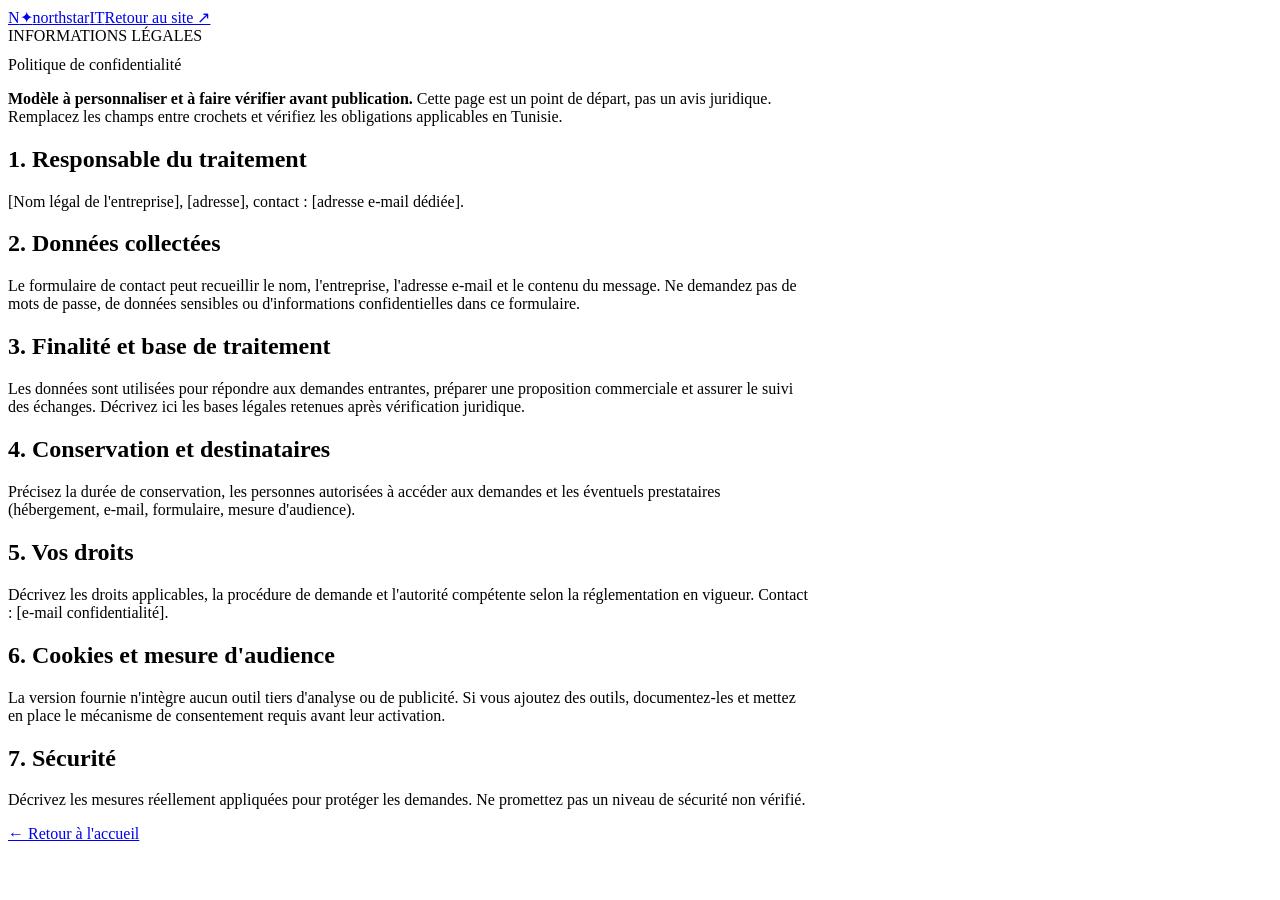
==== privacy.html @ e3d16fe4 "Add files via upload" ====
<!doctype html>
<html lang="fr"><head><meta charset="utf-8"><meta name="viewport" content="width=device-width, initial-scale=1"><title>Politique de confidentialité | Northstar IT</title><link rel="stylesheet" href="assets/css/styles.css"></head><body><header class="site-header"><div class="container nav-wrap"><a class="brand" href="index.html"><span class="brand-mark">N<span>✦</span></span><span class="brand-name">northstar<span>IT</span></span></a><a class="button button-dark button-small" href="index.html">Retour au site ↗</a></div></header><main class="section-pad"><div class="container" style="max-width:800px"><div class="section-kicker">INFORMATIONS LÉGALES</div><h1 style="font:700 42px var(--display);color:var(--navy)">Politique de confidentialité</h1><p><strong>Modèle à personnaliser et à faire vérifier avant publication.</strong> Cette page est un point de départ, pas un avis juridique. Remplacez les champs entre crochets et vérifiez les obligations applicables en Tunisie.</p><h2>1. Responsable du traitement</h2><p>[Nom légal de l'entreprise], [adresse], contact : [adresse e-mail dédiée].</p><h2>2. Données collectées</h2><p>Le formulaire de contact peut recueillir le nom, l'entreprise, l'adresse e-mail et le contenu du message. Ne demandez pas de mots de passe, de données sensibles ou d'informations confidentielles dans ce formulaire.</p><h2>3. Finalité et base de traitement</h2><p>Les données sont utilisées pour répondre aux demandes entrantes, préparer une proposition commerciale et assurer le suivi des échanges. Décrivez ici les bases légales retenues après vérification juridique.</p><h2>4. Conservation et destinataires</h2><p>Précisez la durée de conservation, les personnes autorisées à accéder aux demandes et les éventuels prestataires (hébergement, e-mail, formulaire, mesure d'audience).</p><h2>5. Vos droits</h2><p>Décrivez les droits applicables, la procédure de demande et l'autorité compétente selon la réglementation en vigueur. Contact : [e-mail confidentialité].</p><h2>6. Cookies et mesure d'audience</h2><p>La version fournie n'intègre aucun outil tiers d'analyse ou de publicité. Si vous ajoutez des outils, documentez-les et mettez en place le mécanisme de consentement requis avant leur activation.</p><h2>7. Sécurité</h2><p>Décrivez les mesures réellement appliquées pour protéger les demandes. Ne promettez pas un niveau de sécurité non vérifié.</p><p><a class="text-link" href="index.html">← Retour à l'accueil</a></p></div></main></body></html>
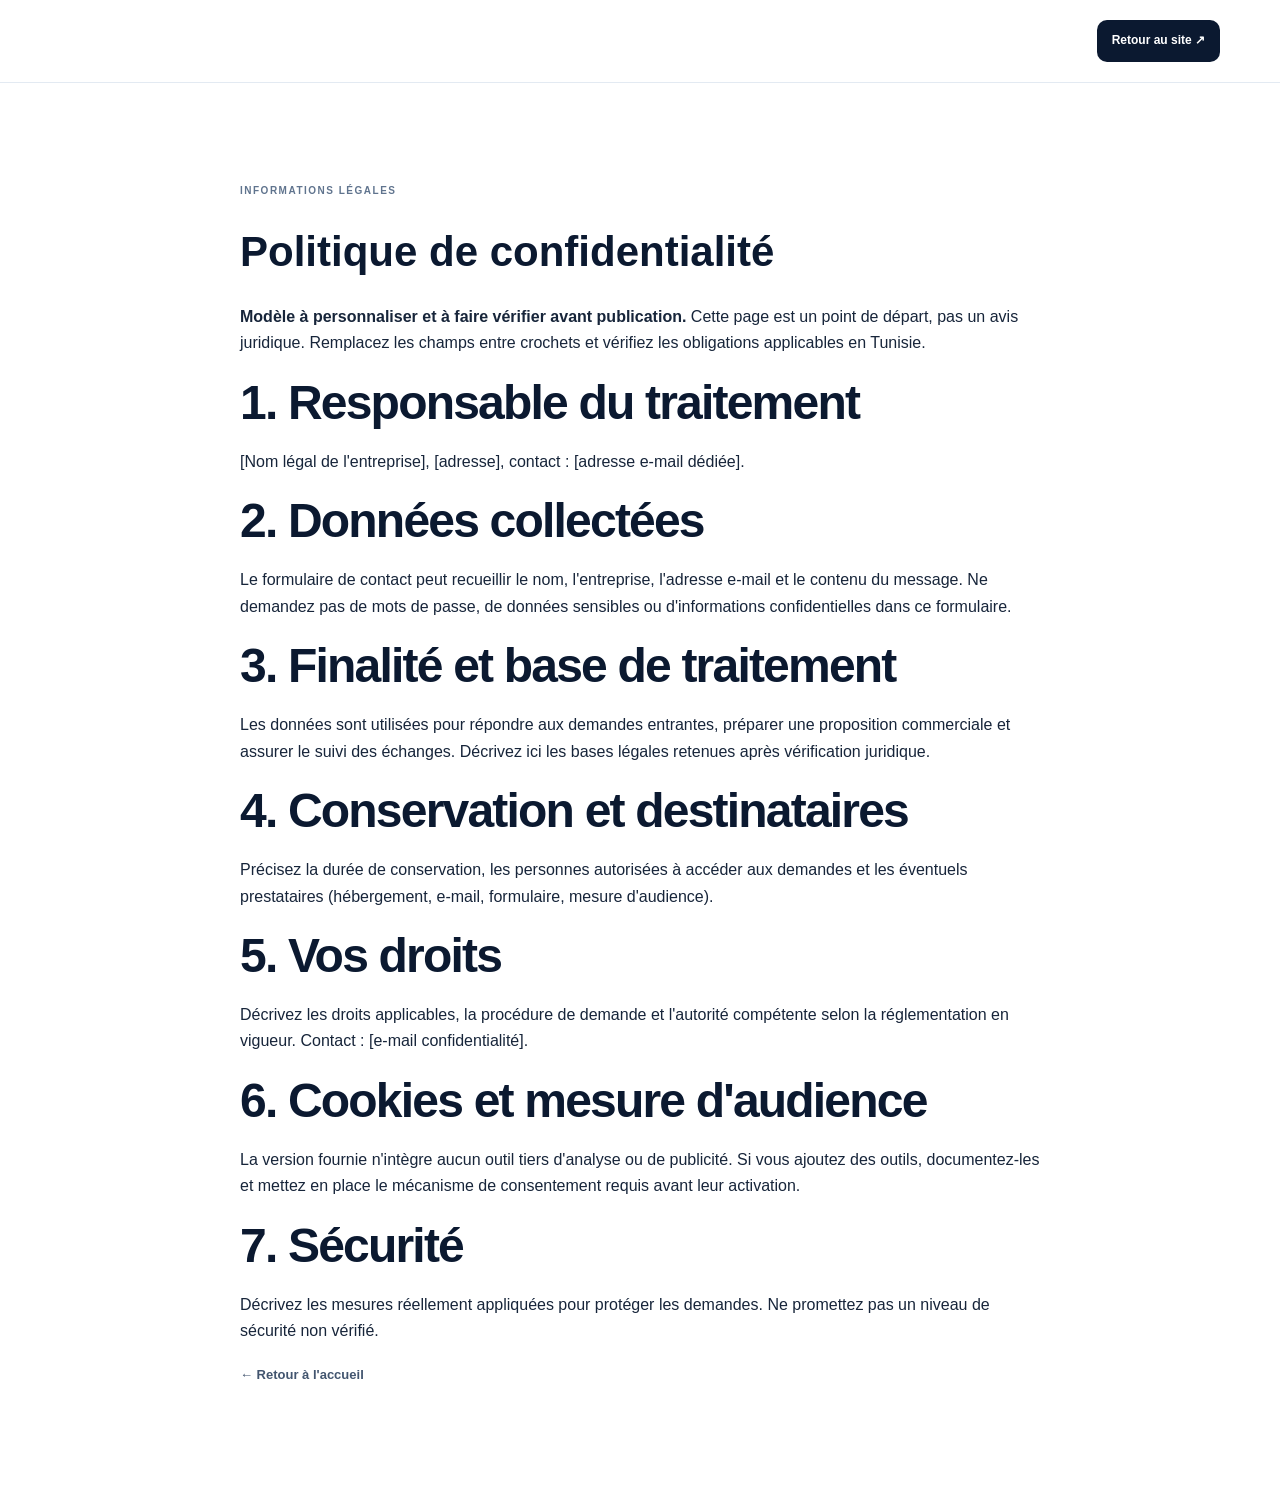
==== commit 73ea415e: "Apply consistent Northstar brand assets and launch placeholders" ====
--- a/privacy.html
+++ b/privacy.html
@@ -1,2 +1,2 @@
 <!doctype html>
-<html lang="fr"><head><meta charset="utf-8"><meta name="viewport" content="width=device-width, initial-scale=1"><title>Politique de confidentialité | Northstar IT</title><link rel="stylesheet" href="assets/css/styles.css"></head><body><header class="site-header"><div class="container nav-wrap"><a class="brand" href="index.html"><span class="brand-mark">N<span>✦</span></span><span class="brand-name">northstar<span>IT</span></span></a><a class="button button-dark button-small" href="index.html">Retour au site ↗</a></div></header><main class="section-pad"><div class="container" style="max-width:800px"><div class="section-kicker">INFORMATIONS LÉGALES</div><h1 style="font:700 42px var(--display);color:var(--navy)">Politique de confidentialité</h1><p><strong>Modèle à personnaliser et à faire vérifier avant publication.</strong> Cette page est un point de départ, pas un avis juridique. Remplacez les champs entre crochets et vérifiez les obligations applicables en Tunisie.</p><h2>1. Responsable du traitement</h2><p>[Nom légal de l'entreprise], [adresse], contact : [adresse e-mail dédiée].</p><h2>2. Données collectées</h2><p>Le formulaire de contact peut recueillir le nom, l'entreprise, l'adresse e-mail et le contenu du message. Ne demandez pas de mots de passe, de données sensibles ou d'informations confidentielles dans ce formulaire.</p><h2>3. Finalité et base de traitement</h2><p>Les données sont utilisées pour répondre aux demandes entrantes, préparer une proposition commerciale et assurer le suivi des échanges. Décrivez ici les bases légales retenues après vérification juridique.</p><h2>4. Conservation et destinataires</h2><p>Précisez la durée de conservation, les personnes autorisées à accéder aux demandes et les éventuels prestataires (hébergement, e-mail, formulaire, mesure d'audience).</p><h2>5. Vos droits</h2><p>Décrivez les droits applicables, la procédure de demande et l'autorité compétente selon la réglementation en vigueur. Contact : [e-mail confidentialité].</p><h2>6. Cookies et mesure d'audience</h2><p>La version fournie n'intègre aucun outil tiers d'analyse ou de publicité. Si vous ajoutez des outils, documentez-les et mettez en place le mécanisme de consentement requis avant leur activation.</p><h2>7. Sécurité</h2><p>Décrivez les mesures réellement appliquées pour protéger les demandes. Ne promettez pas un niveau de sécurité non vérifié.</p><p><a class="text-link" href="index.html">← Retour à l'accueil</a></p></div></main></body></html>+<html lang="fr"><head><meta charset="utf-8"><meta name="viewport" content="width=device-width, initial-scale=1"><title>Politique de confidentialité | Northstar IT</title><link rel="stylesheet" href="assets/css/styles.css"></head><body><header class="site-header"><div class="container nav-wrap"><a class="brand" href="index.html"><img class="brand-logo" src="assets/img/logo.svg" alt="Northstar IT"></a><a class="button button-dark button-small" href="index.html">Retour au site ↗</a></div></header><main class="section-pad"><div class="container" style="max-width:800px"><div class="section-kicker">INFORMATIONS LÉGALES</div><h1 style="font:700 42px var(--display);color:var(--navy)">Politique de confidentialité</h1><p><strong>Modèle à personnaliser et à faire vérifier avant publication.</strong> Cette page est un point de départ, pas un avis juridique. Remplacez les champs entre crochets et vérifiez les obligations applicables en Tunisie.</p><h2>1. Responsable du traitement</h2><p>[Nom légal de l'entreprise], [adresse], contact : [adresse e-mail dédiée].</p><h2>2. Données collectées</h2><p>Le formulaire de contact peut recueillir le nom, l'entreprise, l'adresse e-mail et le contenu du message. Ne demandez pas de mots de passe, de données sensibles ou d'informations confidentielles dans ce formulaire.</p><h2>3. Finalité et base de traitement</h2><p>Les données sont utilisées pour répondre aux demandes entrantes, préparer une proposition commerciale et assurer le suivi des échanges. Décrivez ici les bases légales retenues après vérification juridique.</p><h2>4. Conservation et destinataires</h2><p>Précisez la durée de conservation, les personnes autorisées à accéder aux demandes et les éventuels prestataires (hébergement, e-mail, formulaire, mesure d'audience).</p><h2>5. Vos droits</h2><p>Décrivez les droits applicables, la procédure de demande et l'autorité compétente selon la réglementation en vigueur. Contact : [e-mail confidentialité].</p><h2>6. Cookies et mesure d'audience</h2><p>La version fournie n'intègre aucun outil tiers d'analyse ou de publicité. Si vous ajoutez des outils, documentez-les et mettez en place le mécanisme de consentement requis avant leur activation.</p><h2>7. Sécurité</h2><p>Décrivez les mesures réellement appliquées pour protéger les demandes. Ne promettez pas un niveau de sécurité non vérifié.</p><p><a class="text-link" href="index.html">← Retour à l'accueil</a></p></div></main></body></html>
--- a/assets/css/styles.css
+++ b/assets/css/styles.css
@@ -0,0 +1,6 @@
+:root{--navy:#0b1930;--navy-2:#102744;--blue:#168cff;--cyan:#39c6e8;--ink:#17253a;--muted:#66758a;--paper:#f5f8fc;--white:#fff;--line:#e1e8f0;--display:"Manrope",sans-serif;--body:"DM Sans",sans-serif;--radius:22px;--shadow:0 24px 70px rgba(12,31,57,.12)}
+*{box-sizing:border-box}html{scroll-behavior:smooth;scroll-padding-top:90px}body{margin:0;font-family:var(--body);color:var(--ink);background:#fff;line-height:1.65}a{color:inherit;text-decoration:none}button,input,textarea{font:inherit}.container{width:min(1160px,calc(100% - 44px));margin:auto}.section-pad{padding:100px 0}.topbar{background:#071426;color:#b7c7dc;font-size:12px}.topbar-inner{display:flex;justify-content:space-between;gap:20px;padding:9px 0}.topbar a{color:#fff}.top-sep{padding:0 9px;color:#62758d}.site-header{position:sticky;top:0;z-index:20;background:rgba(255,255,255,.94);backdrop-filter:blur(16px);border-bottom:1px solid rgba(220,229,239,.8)}.nav-wrap{height:82px;display:flex;align-items:center;justify-content:space-between}.brand{display:inline-flex;align-items:center;gap:11px}.brand-mark{width:42px;height:42px;border-radius:13px;background:linear-gradient(145deg,#102c4d,#0a1930);color:#fff;display:grid;place-items:center;font:800 22px var(--display);position:relative}.brand-mark span{color:var(--cyan);font-size:12px;position:absolute;right:7px;top:4px}.brand-name{font:800 20px var(--display);letter-spacing:-1px;color:var(--navy)}.brand-name span{color:var(--blue);margin-left:4px}.main-nav{display:flex;align-items:center;gap:26px;font-size:13px;font-weight:700}.main-nav>a{color:#40516a}.main-nav>a:hover,.footer-col a:hover{color:var(--blue)}.nav-actions{display:flex;align-items:center;gap:17px}.lang-switch{display:flex;gap:4px}.lang-switch button{border:0;background:transparent;color:#718097;font-size:11px;font-weight:800;padding:7px;cursor:pointer}.lang-switch button.active{color:var(--blue)}.button{display:inline-flex;align-items:center;justify-content:center;gap:18px;border:0;border-radius:10px;padding:15px 20px;font-size:13px;font-weight:800;cursor:pointer;transition:.2s}.button:hover{transform:translateY(-2px);box-shadow:0 12px 28px rgba(16,61,109,.18)}.button-small{padding:11px 15px;font-size:12px}.button-dark{background:var(--navy);color:#fff}.button-primary{background:var(--blue);color:#fff}.button-light{background:#fff;color:var(--navy)}.menu-toggle{display:none;background:none;border:0}.hero{position:relative;overflow:hidden;background:linear-gradient(115deg,#f7faff 0%,#eef5fc 100%);padding-top:88px;padding-bottom:0}.hero-glow{position:absolute;width:560px;height:560px;border-radius:50%;background:radial-gradient(circle,rgba(48,160,255,.14),transparent 68%);right:-130px;top:-140px}.hero-grid{position:relative;display:grid;grid-template-columns:1.02fr .98fr;align-items:center;gap:55px;min-height:520px}.eyebrow,.section-kicker{display:flex;align-items:center;gap:10px;color:#60748e;font-size:10px;font-weight:800;letter-spacing:1.5px}.eyebrow-dot{width:7px;height:7px;background:var(--blue);border-radius:50%;box-shadow:0 0 0 5px #d9ecff}.hero h1{font:800 clamp(42px,5.1vw,66px)/1.09 var(--display);letter-spacing:-3px;color:var(--navy);margin:24px 0}.hero h1 em,h2 em{font-style:normal;color:var(--blue)}.hero-lead{font-size:17px;line-height:1.8;color:#5f6f84;max-width:550px}.hero-actions{display:flex;align-items:center;gap:25px;flex-wrap:wrap;margin-top:30px}.text-link{font-size:13px;font-weight:800;color:#42556f}.text-link span{color:var(--blue);margin-left:7px}.hero-proof{display:flex;align-items:center;gap:15px;margin-top:42px}.avatar-stack{display:flex}.avatar-stack span{display:grid;place-items:center;width:34px;height:34px;margin-right:-8px;border:2px solid #f6faff;border-radius:50%;background:#d9eaff;color:#174d80;font-size:10px;font-weight:900}.avatar-stack span:nth-child(2){background:#c7f1f4}.avatar-stack span:nth-child(3){background:#dfe4ed}.hero-proof p{font-size:11px;color:#718097;max-width:270px}.hero-visual{min-height:470px;display:grid;place-items:center;position:relative}.visual-orbit{position:absolute;border:1px solid rgba(22,140,255,.16);border-radius:50%;width:430px;height:430px}.orbit-two{width:340px;height:340px;border-style:dashed}.dashboard-card{position:relative;z-index:2;background:#fff;border:1px solid #e1eaf4;border-radius:20px;padding:25px;width:min(420px,100%);box-shadow:var(--shadow);transform:rotate(-2deg)}.dash-top{display:flex;justify-content:space-between;align-items:center;margin-bottom:24px}.tiny-label,.dash-footer,.form-heading>span,.final-cta-inner>div>span{display:block;font-size:9px;letter-spacing:1.3px;font-weight:900;color:#8090a4}.dash-top strong{display:block;color:var(--navy);font:800 18px var(--display);margin-top:4px}.live-pill{font-size:9px;color:#168b68;background:#e7f8f1;padding:7px 9px;border-radius:30px}.live-pill i{display:inline-block;width:6px;height:6px;background:#19b77b;border-radius:50%;margin-right:5px}.health-row{display:flex;align-items:center;gap:13px;padding:14px 0;border-top:1px solid #edf1f6}.health-icon{width:38px;height:38px;border-radius:11px;background:#eaf4ff;color:#1677ce;display:grid;place-items:center;font-size:22px}.health-icon.cloud{background:#e8f8fb;color:#1998b5}.health-icon.shield{background:#eef0ff;color:#6670d8}.health-row strong,.health-row small{display:block}.health-row strong{font-size:12px;color:#23364d}.health-row small{font-size:10px;color:#8795a7}.health-row>b{margin-left:auto;color:#20b67b;font-size:11px}.dash-footer{display:flex;justify-content:space-between;border-top:1px solid #edf1f6;padding-top:17px;margin-top:8px;font-size:8px}.dash-footer span:last-child{color:#243a56}.dash-footer b{color:var(--blue)}.floating-note{position:absolute;z-index:3;bottom:56px;left:0;display:flex;align-items:center;gap:12px;padding:14px 18px;background:#fff;border:1px solid #e2eaf3;border-radius:13px;box-shadow:0 15px 40px #193b5a1a}.note-icon{width:33px;height:33px;display:grid;place-items:center;border-radius:10px;background:#e8f5ff;color:var(--blue)}.floating-note strong,.floating-note small{display:block}.floating-note strong{font-size:11px}.floating-note small{font-size:9px;color:#8090a4}.hero-stamp{position:absolute;right:0;top:40px;display:flex;align-items:center;gap:9px;color:#8292a7}.hero-stamp span{font:900 25px var(--display);color:#b4c6d9}.hero-stamp small{font-size:7px;line-height:1.4;letter-spacing:1px}.trust-strip{position:relative;display:flex;align-items:center;gap:35px;border-top:1px solid #dfe8f1;padding:25px 0;margin-top:42px}.trust-strip>span{font-size:9px;letter-spacing:1.4px;font-weight:900;color:#8594a8;white-space:nowrap}.trust-items{display:flex;justify-content:space-between;gap:20px;flex:1;flex-wrap:wrap}.trust-items span{font-size:10px;font-weight:900;letter-spacing:1px;color:#53677f}.intro{background:#fff}.intro-grid{display:grid;grid-template-columns:.65fr 1.35fr;gap:50px}.section-kicker span:first-child{color:var(--blue)}h2{font:800 clamp(32px,4vw,48px)/1.17 var(--display);letter-spacing:-1.8px;color:var(--navy);margin:18px 0}.intro h2{max-width:760px}.intro p,.section-heading>p{font-size:15px;color:#6b7b90;line-height:1.9;max-width:700px}.services{background:#f6f9fd}.section-heading{display:flex;align-items:end;justify-content:space-between;gap:40px;margin-bottom:42px}.section-heading h2{margin-bottom:0}.section-heading>p{max-width:340px;margin:0 0 6px}.service-grid{display:grid;grid-template-columns:repeat(3,1fr);gap:15px}.service-card{background:#fff;border:1px solid #e4ebf3;border-radius:17px;padding:26px;min-height:330px;display:flex;flex-direction:column;transition:.2s}.service-card:hover,.case-card:hover,.resource-card:hover{transform:translateY(-4px);box-shadow:0 18px 45px rgba(16,42,72,.09)}.service-card.featured{border-color:#b8d9f8;box-shadow:0 12px 35px rgba(25,120,205,.08)}.service-top{display:flex;justify-content:space-between;align-items:center}.service-number{font-size:10px;color:#9aa8b8;font-weight:900;letter-spacing:1px}.service-icon{width:42px;height:42px;display:grid;place-items:center;border-radius:12px;background:#edf6ff;color:var(--blue);font-size:22px}.service-card h3{font:800 20px var(--display);color:var(--navy);margin:22px 0 8px}.service-card p{font-size:12px;color:#738297;line-height:1.8;margin:0}.service-card ul{list-style:none;padding:0;margin:17px 0 20px}.service-card li{font-size:11px;color:#53657c;margin:8px 0}.service-card li:before{content:"✓";color:var(--blue);font-weight:900;margin-right:9px}.card-link{margin-top:auto;font-size:11px;font-weight:900;color:#24415f}.card-link span{color:var(--blue);margin-left:6px}.service-cta{background:linear-gradient(145deg,#0d2542,#123e68);color:#fff;justify-content:center}.service-cta h3{color:#fff;font-size:25px}.service-cta p{color:#b8c9dd;margin-bottom:24px}.cta-spark{font-size:30px;color:#65c9ff}.about-grid{display:grid;grid-template-columns:1fr 1fr;gap:90px;align-items:center}.about-art{position:relative;padding:25px}.about-frame{height:430px;position:relative;overflow:hidden;border-radius:20px;background:linear-gradient(145deg,#0b1b32,#154d7a);display:grid;place-items:center}.frame-grid{position:absolute;inset:0;background-image:linear-gradient(rgba(255,255,255,.06) 1px,transparent 1px),linear-gradient(90deg,rgba(255,255,255,.06) 1px,transparent 1px);background-size:38px 38px;mask-image:linear-gradient(135deg,#000,transparent 90%)}.about-symbol{font:900 160px var(--display);color:#fff;letter-spacing:-12px;text-shadow:0 20px 60px #0005}.about-symbol span{font-size:44px;color:var(--cyan);vertical-align:top}.about-caption{position:absolute;bottom:22px;left:25px;right:25px;display:flex;justify-content:space-between;color:#b7d3ed;font-size:9px;letter-spacing:1px}.about-chip{position:absolute;bottom:0;right:0;display:flex;gap:12px;align-items:center;background:#fff;border:1px solid var(--line);border-radius:14px;padding:15px 19px;box-shadow:var(--shadow)}.about-chip>span{font-size:23px;color:var(--blue)}.about-chip b,.about-chip small{display:block}.about-chip b{font-size:11px}.about-chip small{font-size:9px;color:#8190a4}.about-copy>p{font-size:14px;line-height:1.9;color:#6b7b90}.value-list{margin:27px 0}.value-list>div{display:flex;gap:17px;padding:13px 0;border-bottom:1px solid #e9eef4}.value-list>div>span{font-size:10px;font-weight:900;color:var(--blue);padding-top:2px}.value-list p{margin:0}.value-list b,.value-list small{display:block}.value-list b{font-size:13px;color:var(--navy)}.value-list small{font-size:11px;color:#8190a4}.dark-link{color:var(--navy)}.process{background:#f6f9fd}.process-grid{display:grid;grid-template-columns:repeat(4,1fr);gap:15px}.process-grid>div{padding:25px;background:#fff;border:1px solid #e5edf5;border-radius:15px}.process-grid>div>span{font:800 25px var(--display);color:#8ec8ff}.process-grid h3{font:800 17px var(--display);color:var(--navy);margin:17px 0 8px}.process-grid p{font-size:12px;color:#75849a;line-height:1.8;margin:0}.work{background:#fff}.case-grid{display:grid;grid-template-columns:1fr 1fr;gap:22px}.case-card{border:1px solid #e5ebf2;border-radius:18px;overflow:hidden;transition:.2s}.case-visual{height:240px;position:relative;overflow:hidden;background:#0c2340;display:grid;place-items:center}.network-visual{background:radial-gradient(circle at 50% 50%,#174a75,#0b1b31 70%)}.network-node{position:absolute;z-index:2;padding:13px 17px;border:1px solid #6dc6ff77;background:#102f50;color:#d7f1ff;border-radius:9px;font-size:10px;font-weight:900;letter-spacing:1px}.node-a{top:45px;left:calc(50% - 27px)}.node-b{top:125px;left:22%}.node-c{top:125px;right:22%}.node-d{bottom:30px;left:calc(50% - 35px)}.line{position:absolute;width:2px;background:#47baff88;transform-origin:top}.l1{height:78px;top:78px;left:50%;transform:rotate(48deg)}.l2{height:78px;top:78px;left:50%;transform:rotate(-48deg)}.l3{height:75px;bottom:58px;left:50%}.visual-tag{position:absolute;bottom:15px;right:18px;font-size:8px;letter-spacing:1.4px;color:#a6c7e6}.cloud-visual{background:linear-gradient(135deg,#eaf5ff,#cce7ff)}.cloud-circle{width:120px;height:120px;border-radius:50%;display:grid;place-items:center;background:#fff;color:#168cff;font-size:60px;box-shadow:0 15px 45px #1d5f9924}.cloud-pill{position:absolute;background:#fff;padding:9px 14px;border-radius:8px;color:#2b577d;font-size:9px;font-weight:900;box-shadow:0 6px 20px #1d5f991b}.cp1{top:40px;left:20%}.cp2{top:95px;right:17%}.cp3{bottom:42px;left:30%}.cloud-visual .visual-tag{color:#57799b}.case-content{padding:25px}.case-type{font-size:9px;letter-spacing:1.2px;color:var(--blue);font-weight:900}.case-content h3{font:800 20px var(--display);color:var(--navy);margin:12px 0 8px}.case-content p{font-size:12px;color:#718197;line-height:1.8}.case-result{display:block;border-top:1px solid #edf1f5;padding-top:14px;margin-top:17px;font-size:11px;color:#2c6ca3;font-weight:700}.disclaimer{font-size:10px;color:#929eac;margin-top:20px;line-height:1.7}.testimonial{background:#0c2039;color:#fff}.testimonial-inner{display:grid;grid-template-columns:100px 1fr;gap:35px;max-width:920px;margin:auto}.quote-mark{font:140px Georgia;color:#278ee8;line-height:.9}.testimonial .section-kicker{color:#9eb3ca}.testimonial blockquote{font:700 clamp(25px,3vw,37px)/1.45 var(--display);letter-spacing:-.7px;margin:25px 0;color:#fff}.quote-by{display:flex;align-items:center;gap:13px;font-size:9px;letter-spacing:1.2px;color:#8ca3bd;font-weight:900}.quote-line{width:35px;height:1px;background:#3ca7f4}.insights{background:#f6f9fd}.resource-grid{display:grid;grid-template-columns:repeat(3,1fr);gap:16px}.resource-card{position:relative;display:flex;flex-direction:column;min-height:235px;padding:25px;background:#fff;border:1px solid #e4ebf3;border-radius:16px;transition:.2s}.resource-icon{width:42px;height:42px;display:grid;place-items:center;background:#edf6ff;color:var(--blue);border-radius:12px;font-size:22px;margin-bottom:25px}.resource-meta{font-size:9px;color:#8b9aae;font-weight:900;letter-spacing:1px}.resource-card h3{font:800 17px/1.5 var(--display);color:var(--navy);margin:12px 25px 0 0}.resource-arrow{position:absolute;right:23px;bottom:23px;color:var(--blue);font-size:19px}.contact{background:#fff}.contact-grid{display:grid;grid-template-columns:.9fr 1.1fr;gap:80px}.contact-copy h2{font-size:47px}.contact-copy>p{font-size:14px;color:#718197;line-height:1.9}.contact-details{margin-top:40px;display:grid;gap:20px}.contact-details>a,.contact-details>div{display:flex;align-items:center;gap:15px}.contact-details>a>span,.contact-details>div>span{width:40px;height:40px;display:grid;place-items:center;background:#edf6ff;border-radius:12px;color:var(--blue)}.contact-details small,.contact-details b{display:block}.contact-details small{font-size:9px;letter-spacing:1px;color:#93a0b0;font-weight:900}.contact-details b{font-size:12px;color:#263c55;margin-top:3px}.contact-form{background:#f7f9fc;border:1px solid #e4ebf3;border-radius:18px;padding:32px}.form-heading{margin-bottom:24px}.form-heading h3{font:800 23px var(--display);color:var(--navy);margin:7px 0}.form-heading p{font-size:11px;color:#8b99aa}.contact-form label{display:block;margin-bottom:17px}.contact-form label>span{display:block;font-size:11px;font-weight:800;color:#465970;margin-bottom:7px}.form-row{display:grid;grid-template-columns:1fr 1fr;gap:15px}.contact-form input:not([type=checkbox]),.contact-form textarea{width:100%;padding:13px 14px;border:1px solid #dce5ef;border-radius:9px;background:#fff;outline:none;font-size:12px;color:var(--ink)}.contact-form input:focus,.contact-form textarea:focus{border-color:#69b5f7;box-shadow:0 0 0 3px #168cff18}.contact-form textarea{resize:vertical}.contact-form .consent{display:flex;align-items:flex-start;gap:9px}.consent input{margin-top:4px;accent-color:var(--blue)}.contact-form .consent span{font-size:10px;font-weight:500;color:#75849a}.form-submit{width:100%}.form-note{font-size:9px;color:#8996a7;line-height:1.7}.final-cta{background:linear-gradient(105deg,#0c2542,#145489);padding:55px 0;color:#fff}.final-cta-inner{display:flex;justify-content:space-between;align-items:center;gap:30px}.final-cta-inner>div>span{color:#8ecbff}.final-cta h2{font-size:34px;color:#fff;margin:12px 0 0}.site-footer{background:#081629;color:#fff;padding:60px 0 20px}.footer-main{display:grid;grid-template-columns:1.5fr 1fr 1fr 1.2fr;gap:45px;padding-bottom:45px}.brand-footer .brand-name{color:#fff}.footer-brand p{font-size:12px;color:#94a7bf;max-width:240px;line-height:1.8;margin-top:20px}.footer-col{display:flex;flex-direction:column;gap:12px;font-size:11px;color:#9db0c7}.footer-col>b{font-size:9px;letter-spacing:1.2px;color:#e0ebf7;margin-bottom:5px}.footer-bottom{border-top:1px solid #20334b;padding-top:20px;display:flex;gap:20px;align-items:center;justify-content:space-between;flex-wrap:wrap;color:#8498b1;font-size:10px}.footer-bottom>div{display:flex;gap:20px}.footer-bottom button{border:0;background:none;color:inherit;cursor:pointer}.footer-note{width:100%;font-size:9px;color:#657b95}.cookie-banner{position:fixed;z-index:30;bottom:18px;left:18px;right:18px;max-width:650px;margin:auto;padding:17px 20px;background:#fff;border:1px solid #dce6f0;border-radius:13px;box-shadow:var(--shadow);display:flex;align-items:center;gap:20px}.cookie-banner[hidden]{display:none}.cookie-banner p{font-size:11px;color:#62748a;margin:0;flex:1}.skip-link{position:absolute;left:-999px;top:8px;background:#fff;padding:10px;z-index:99}.skip-link:focus{left:8px}
+@media(max-width:950px){.main-nav{gap:14px}.main-nav>a{font-size:12px}.nav-actions{gap:9px}.hero-grid{gap:25px}.about-grid{gap:40px}.contact-grid{gap:35px}.trust-strip{align-items:flex-start;flex-direction:column;gap:15px}}
+@media(max-width:760px){.container{width:min(100% - 34px,600px)}.section-pad{padding:70px 0}.topbar-inner{font-size:10px}.topbar-inner>div{display:none}.nav-wrap{height:70px}.menu-toggle{display:flex;flex-direction:column;gap:6px;padding:10px}.menu-toggle span{width:24px;height:2px;background:var(--navy)}.main-nav{display:none;position:absolute;top:70px;left:0;right:0;background:#fff;padding:20px 25px 25px;box-shadow:0 15px 25px #142a441a;align-items:stretch;flex-direction:column;gap:18px}.main-nav.open{display:flex}.nav-actions{justify-content:space-between;margin-top:4px}.hero{padding-top:65px}.hero-grid{grid-template-columns:1fr;gap:5px}.hero h1{font-size:47px;letter-spacing:-2px}.hero-lead{font-size:15px}.hero-visual{min-height:410px}.dashboard-card{max-width:390px}.visual-orbit{width:340px;height:340px}.orbit-two{width:270px;height:270px}.floating-note{left:0;bottom:25px}.hero-stamp{right:5px;top:5px}.trust-items{justify-content:flex-start;gap:15px 22px}.trust-items span{font-size:9px}.intro-grid{grid-template-columns:1fr;gap:20px}.section-heading{display:block}.section-heading>p{margin-top:18px}.service-grid{grid-template-columns:1fr 1fr}.service-card{padding:20px;min-height:320px}.about-grid{grid-template-columns:1fr;gap:45px}.about-art{max-width:520px;margin:auto;width:100%}.about-frame{height:340px}.about-copy h2{font-size:39px}.process-grid{grid-template-columns:1fr 1fr}.case-grid{grid-template-columns:1fr}.testimonial-inner{grid-template-columns:55px 1fr;gap:15px}.quote-mark{font-size:90px}.resource-grid{grid-template-columns:1fr}.resource-card{min-height:190px}.contact-grid{grid-template-columns:1fr;gap:40px}.contact-copy h2{font-size:39px}.final-cta-inner{align-items:flex-start;flex-direction:column}.footer-main{grid-template-columns:1fr 1fr;gap:35px}.footer-brand{grid-column:1/-1}.footer-bottom{align-items:flex-start;flex-direction:column}.footer-bottom>div{flex-wrap:wrap}.form-row{grid-template-columns:1fr}}
+@media(max-width:430px){.service-grid{grid-template-columns:1fr}.service-card{min-height:0}.hero h1{font-size:41px}.hero-actions{align-items:flex-start;flex-direction:column}.hero-visual{min-height:360px}.dashboard-card{padding:18px}.health-row{gap:9px}.floating-note{transform:scale(.9);transform-origin:left bottom}.process-grid{grid-template-columns:1fr}.footer-main{grid-template-columns:1fr 1fr}.about-art{padding:5px}.about-frame{height:300px}.about-chip{right:-5px;bottom:-15px}}
+[dir=rtl] body{text-align:right}[dir=rtl] .section-kicker,[dir=rtl] .eyebrow{flex-direction:row-reverse}[dir=rtl] .text-link span,[dir=rtl] .card-link span{margin-left:0;margin-right:7px}[dir=rtl] .service-card li:before{margin-right:0;margin-left:9px}[dir=rtl] .hero-proof{flex-direction:row-reverse}
